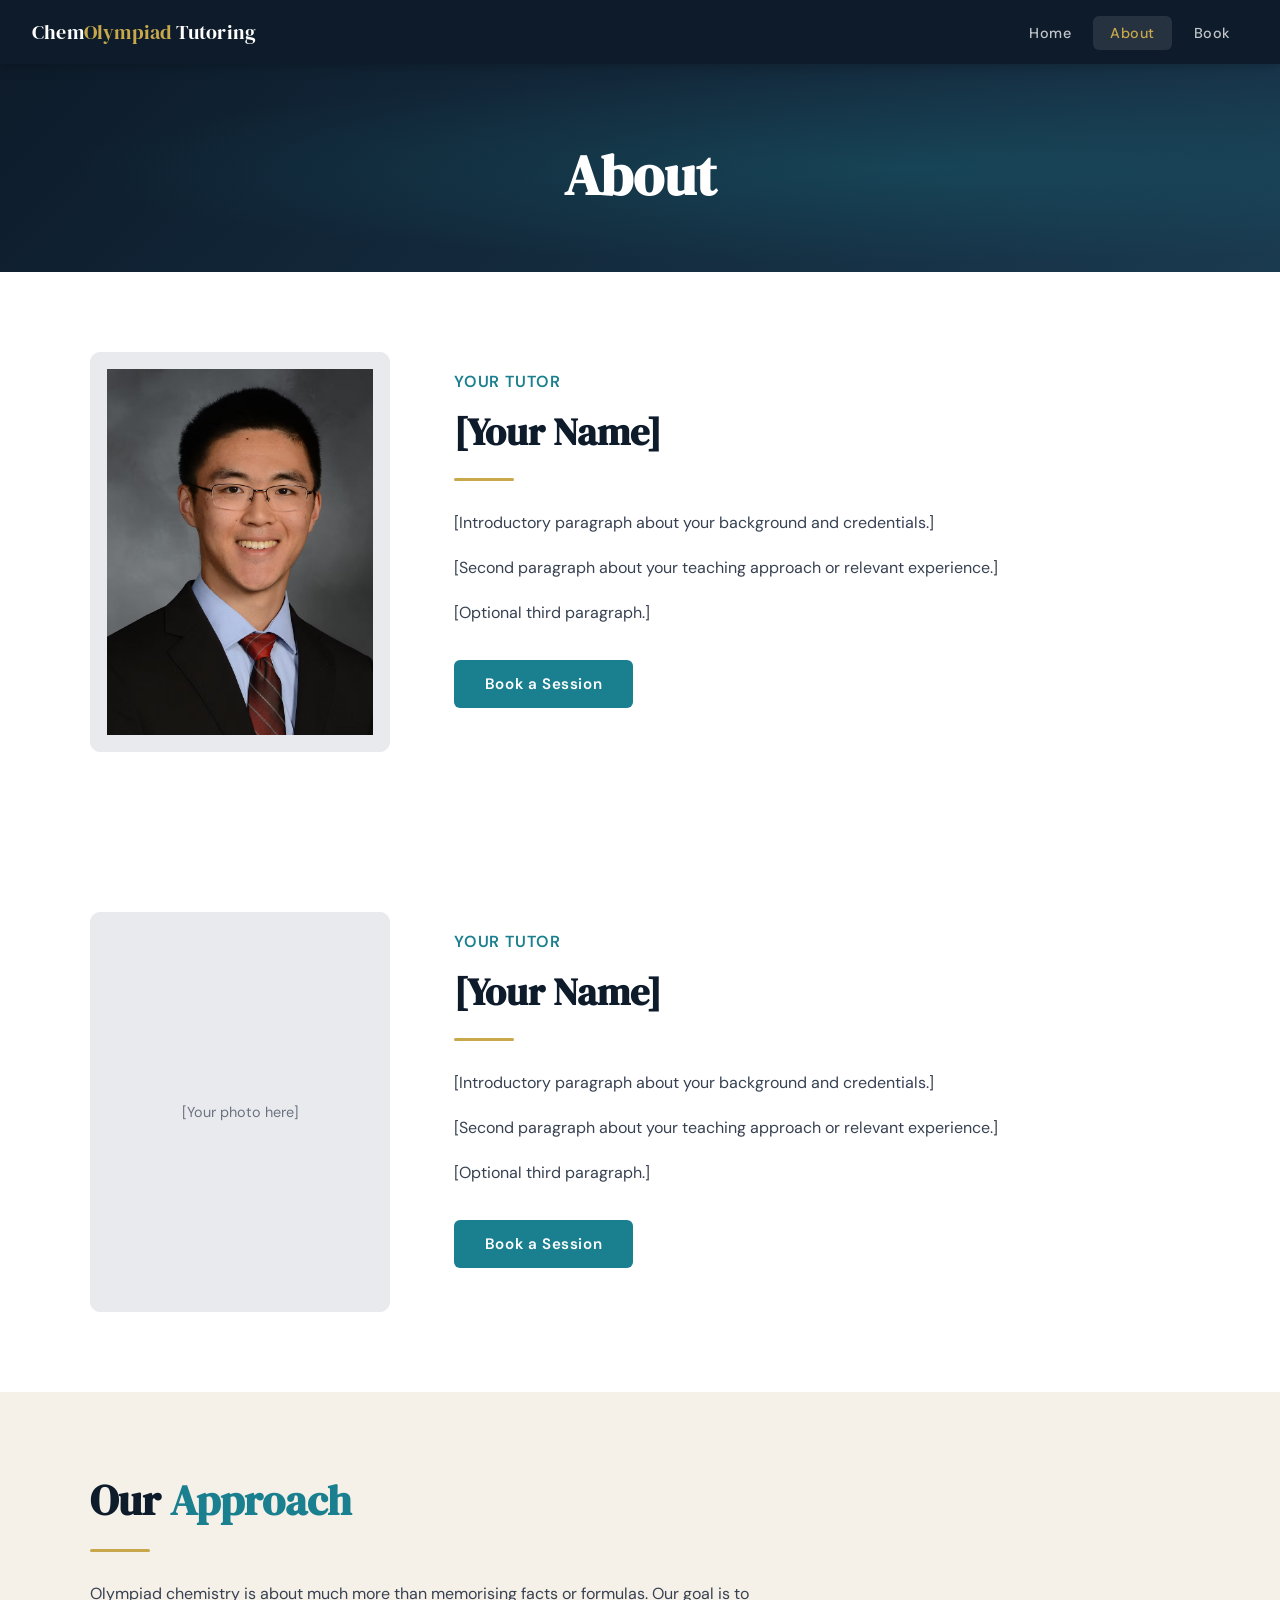
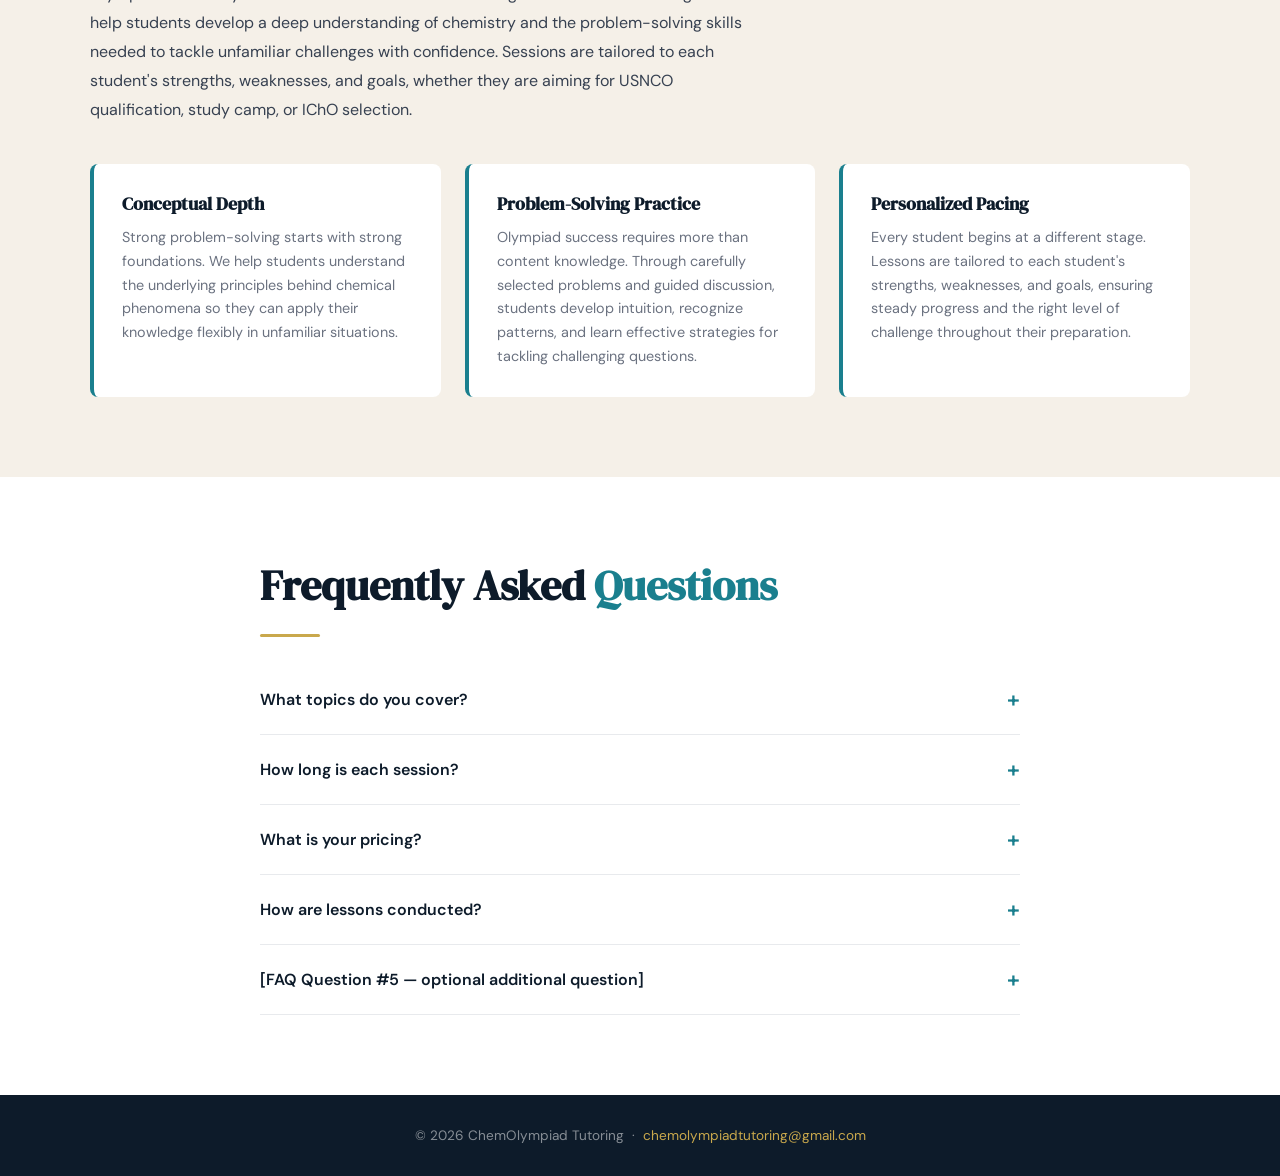
==== about.html @ 159fa218 "Update about.html" ====
<!DOCTYPE html>
<html lang="en">
<head>
  <!-- Google tag (gtag.js) -->
  <script async src="https://www.googletagmanager.com/gtag/js?id=G-D6L898YN1J"></script>
  <script>
    window.dataLayer = window.dataLayer || [];
    function gtag(){dataLayer.push(arguments);}
    gtag('js', new Date());
  
    gtag('config', 'G-D6L898YN1J');
  </script>
  <meta charset="UTF-8" />
  <meta name="viewport" content="One-on-one Chemistry Olympiad tutoring for USNCO and IChO preparation. Personalized coaching in physical, organic, inorganic, and analytical chemistry." />
  <title>Chemistry Olympiad Tutoring | USNCO & IChO Chemistry Coaching — About</title>
  <link rel="stylesheet" href="style.css" />
  <style>
    /* ── Bio Section ── */
    .bio-section {
      background: var(--white);
    }

    .bio-inner {
      max-width: var(--max-w);
      margin: 0 auto;
      display: grid;
      grid-template-columns: 300px 1fr;
      gap: 4rem;
      align-items: start;
    }

    .bio-photo {
      border-radius: 10px;
      overflow: hidden;
      border: 1px solid var(--gray-lt);
      aspect-ratio: 3/4;
      background: var(--gray-lt);
      display: flex;
      align-items: center;
      justify-content: center;
      color: var(--gray);
      font-size: 0.9rem;
      text-align: center;
      padding: 1rem;
      /* Replace with <img src="your-photo.jpg" alt="Tutor name"> */
    }

    .bio-photo img {
      width: 100%;
      height: 100%;
      object-fit: cover;
      display: block;
    }

    .bio-text h2 {
      font-family: var(--font-display);
      font-size: clamp(1.8rem, 3vw, 2.4rem);
    }

    .bio-text .subtitle {
      font-size: 1rem;
      color: var(--teal);
      font-weight: 600;
      letter-spacing: 0.05em;
      text-transform: uppercase;
      margin-bottom: 0.5rem;
    }

    .bio-text p {
      margin-top: 1rem;
      line-height: 1.8;
      color: #374151;
      font-size: 1rem;
    }

    /* ── Credentials / Stats strip ── */
    .stats-strip {
      background: var(--navy);
      color: var(--white);
      padding: 3.5rem 2rem;
    }

    .stats-grid {
      max-width: var(--max-w);
      margin: 0 auto;
      display: grid;
      grid-template-columns: repeat(auto-fit, minmax(160px, 1fr));
      gap: 2rem;
      text-align: center;
    }

    .stat-item .number {
      font-family: var(--font-display);
      font-size: 2.8rem;
      color: var(--gold);
      line-height: 1;
    }

    .stat-item .label {
      margin-top: 0.5rem;
      font-size: 0.875rem;
      color: rgba(255,255,255,0.65);
      line-height: 1.4;
    }

    /* ── Approach Section ── */
    .approach-section {
      background: var(--cream);
    }

    .approach-inner {
      max-width: var(--max-w);
      margin: 0 auto;
    }

    .approach-inner > p {
      max-width: 680px;
      line-height: 1.8;
      color: #374151;
      margin-bottom: 2.5rem;
    }

    .approach-grid {
      display: grid;
      grid-template-columns: repeat(auto-fit, minmax(240px, 1fr));
      gap: 1.5rem;
    }

    .approach-card {
      background: var(--white);
      border-radius: 8px;
      padding: 1.75rem;
      border-left: 4px solid var(--teal);
    }

    .approach-card h3 {
      font-family: var(--font-display);
      font-size: 1.1rem;
      margin-bottom: 0.6rem;
    }

    .approach-card p {
      font-size: 0.9rem;
      color: var(--gray);
      line-height: 1.65;
    }

    /* ── FAQ Section ── */
    .faq-section {
      background: var(--white);
    }

    .faq-inner {
      max-width: 760px;
      margin: 0 auto;
    }

    details {
      border-bottom: 1px solid var(--gray-lt);
      padding: 1.25rem 0;
    }

    summary {
      font-weight: 600;
      cursor: pointer;
      list-style: none;
      display: flex;
      justify-content: space-between;
      align-items: center;
      font-size: 1rem;
    }

    summary::after {
      content: '+';
      font-size: 1.4rem;
      color: var(--teal);
      transition: transform 0.2s;
      flex-shrink: 0;
      margin-left: 1rem;
    }

    details[open] summary::after { transform: rotate(45deg); }

    details p {
      margin-top: 0.85rem;
      color: var(--gray);
      line-height: 1.7;
      font-size: 0.95rem;
    }

    @media (max-width: 720px) {
      .bio-inner { grid-template-columns: 1fr; }
      .bio-photo { max-width: 220px; }
    }
  </style>
</head>
<body>

  <!-- ══ Navigation ══ -->
  <nav>
    <div class="nav-logo">Chem<span>Olympiad</span> Tutoring</div>
    <ul class="nav-links">
      <li><a href="index.html">Home</a></li>
      <li><a href="about.html" class="active">About</a></li>
      <li><a href="book.html">Book</a></li>
    </ul>
  </nav>

  <!-- ══ Page Banner ══ -->
  <div class="page-banner">
    <h1>About</h1>
    <!-- <p>[A one-line tagline about you or your tutoring philosophy.]</p>  (I think it looks cleaner without this)-->
  </div>

  <!-- ══ Bio ══ -->
  <section class="bio-section">
    <div class="bio-inner">

      <div class="bio-photo">
        <!-- EDIT: Replace with <img src="photo.jpg" alt="[Your name]"> -->
        <img src="images/Shi Jeffrey square.jpg" alt="Jeffrey Shi">
      </div>

      <div class="bio-text">
        <p class="subtitle">Your Tutor</p>
        <h2>[Your Name]</h2>
        <div class="divider"></div>

        <p>
          <!-- EDIT: Paragraph 1 — who you are, your background, awards.
               Example: "I'm a [Year] at [University], where I study [Major].
               I competed in the US National Chemistry Olympiad in [Year],
               earning [Award/Honor]." -->
          [Introductory paragraph about your background and credentials.]
        </p>

        <p>
          <!-- EDIT: Paragraph 2 — your teaching philosophy or experience. -->
          [Second paragraph about your teaching approach or relevant experience.]
        </p>

        <p>
          <!-- EDIT: Paragraph 3 — anything else you'd like to share. -->
          [Optional third paragraph.]
        </p>

        <div style="margin-top:2rem;">
          <a href="book.html" class="btn btn-primary">Book a Session</a>
        </div>
      </div>
          
  </section>
  <section class="bio-section">
    <div class="bio-inner">

      <div class="bio-photo">
        <!-- EDIT: Replace with <img src="photo.jpg" alt="[Your name]"> -->
        [Your photo here]
      </div>

      <div class="bio-text">
        <p class="subtitle">Your Tutor</p>
        <h2>[Your Name]</h2>
        <div class="divider"></div>

        <p>
          <!-- EDIT: Paragraph 1 — who you are, your background, awards.
               Example: "I'm a [Year] at [University], where I study [Major].
               I competed in the US National Chemistry Olympiad in [Year],
               earning [Award/Honor]." -->
          [Introductory paragraph about your background and credentials.]
        </p>

        <p>
          <!-- EDIT: Paragraph 2 — your teaching philosophy or experience. -->
          [Second paragraph about your teaching approach or relevant experience.]
        </p>

        <p>
          <!-- EDIT: Paragraph 3 — anything else you'd like to share. -->
          [Optional third paragraph.]
        </p>

        <div style="margin-top:2rem;">
          <a href="book.html" class="btn btn-primary">Book a Session</a>
        </div>
      </div>
          
  </section>

  <!-- ══ Stats / Credentials ══ -->
  <!--
  <div class="stats-strip">
    <div class="stats-grid">

      <div class="stat-item">
        <div class="number">[#]</div>
        <div class="label">[Stat label, e.g., Students Tutored]</div>
      </div>

      <div class="stat-item">
        <div class="number">[#]</div>
        <div class="label">[Stat label, e.g., Years of Experience]</div>
      </div>

      <div class="stat-item">
        <div class="number">[#]</div>
        <div class="label">[Stat label, e.g., Competition Awards]</div>
      </div>

    </div>
  </div>
  -->

  <!-- ══ Approach ══ -->
  <section class="approach-section">
    <div class="approach-inner">
      <h2>Our <span class="accent">Approach</span></h2>
      <div class="divider"></div>
      <p>
        <!-- EDIT: Describe your tutoring style or methodology in 1–2 sentences. -->
        Olympiad chemistry is about much more than memorising facts or formulas. Our goal is to help students develop a deep understanding of chemistry and the problem-solving skills needed to tackle unfamiliar challenges with confidence. Sessions are tailored to each student's strengths, weaknesses, and goals, whether they are aiming for USNCO qualification, study camp, or IChO selection.
      </p>

      <div class="approach-grid">

        <div class="approach-card">
          <h3>Conceptual Depth</h3>
          <p>Strong problem-solving starts with strong foundations. We help students understand the underlying principles behind chemical phenomena so they can apply their knowledge flexibly in unfamiliar situations.</p>
        </div>

        <div class="approach-card">
          <h3>Problem-Solving Practice</h3>
          <p>Olympiad success requires more than content knowledge. Through carefully selected problems and guided discussion, students develop intuition, recognize patterns, and learn effective strategies for tackling challenging questions.</p>
        </div>

        <div class="approach-card">
          <h3>Personalized Pacing</h3>
          <p>Every student begins at a different stage. Lessons are tailored to each student's strengths, weaknesses, and goals, ensuring steady progress and the right level of challenge throughout their preparation.</p>
        </div>

      </div>
    </div>
  </section>

  <!-- ══ FAQ ══ -->
  <section class="faq-section">
    <div class="faq-inner">
      <h2>Frequently Asked <span class="accent">Questions</span></h2>
      <div class="divider"></div>

      <details>
        <summary>What topics do you cover?</summary>
        <p>We cover all areas of Olympiad chemistry, including physical, organic, inorganic, and analytical chemistry. Depending on your goals, sessions can focus on specific topics, comprehensive USNCO preparation, IChO-level material, or general problem-solving strategies.</p>
      </details>

      <details>
        <summary>How long is each session?</summary>
        <p>Most sessions are 60 minutes, though longer sessions can be arranged for intensive problem-solving, mock exams, or competition preparation. Scheduling is flexible and can be tailored to each student's needs.</p>
      </details>

      <details>
        <summary>What is your pricing?</summary>
        <p>Our current price is $160/hour.</p>
      </details>

      <details>
        <summary>How are lessons conducted?</summary>
        <p>All lessons take place through Zoom and are strictly one-on-one with active, engaging conversation between the tutor and the student. The tutor will engage and guide the student through new material.</p>
      </details>

      <details>
        <summary>[FAQ Question #5 — optional additional question]</summary>
        <p>[Answer to question #5.]</p>
      </details>

    </div>
  </section>

  <!-- ══ Footer ══ -->
  <footer>
    <p>© <span id="yr"></span> ChemOlympiad Tutoring &nbsp;·&nbsp; <a href="mailto:chemolympiadtutoring@gmail.com">chemolympiadtutoring@gmail.com</a></p>
  </footer>

  <script>document.getElementById('yr').textContent = new Date().getFullYear();</script>
</body>
</html>
---- style.css ----
/* ============================================
   CHEMISTRY OLYMPIAD TUTORING — SHARED STYLES
   ============================================ */

@import url('https://fonts.googleapis.com/css2?family=DM+Serif+Display:ital@0;1&family=DM+Sans:wght@300;400;500;600&display=swap');

/* --- Variables --- */
:root {
  --navy:     #0d1b2a;
  --teal:     #1a7f8e;
  --teal-lt:  #22a8bc;
  --gold:     #c9a84c;
  --cream:    #f5f0e8;
  --white:    #ffffff;
  --gray:     #6b7280;
  --gray-lt:  #e8eaed;

  --font-display: 'DM Serif Display', Georgia, serif;
  --font-body:    'DM Sans', system-ui, sans-serif;

  --radius: 6px;
  --transition: 0.25s ease;
  --max-w: 1100px;
}

/* --- Reset --- */
*, *::before, *::after { box-sizing: border-box; margin: 0; padding: 0; }

html { scroll-behavior: smooth; }

body {
  font-family: var(--font-body);
  background: var(--cream);
  color: var(--navy);
  min-height: 100vh;
  display: flex;
  flex-direction: column;
}

img { max-width: 100%; display: block; }
a  { color: inherit; text-decoration: none; }

/* --- Navigation --- */
nav {
  position: sticky;
  top: 0;
  z-index: 100;
  background: var(--navy);
  padding: 0 2rem;
  display: flex;
  align-items: center;
  justify-content: space-between;
  height: 64px;
  box-shadow: 0 2px 12px rgba(0,0,0,0.25);
}

.nav-logo {
  font-family: var(--font-display);
  font-size: 1.25rem;
  color: var(--white);
  letter-spacing: 0.01em;
}

.nav-logo span { color: var(--gold); }

.nav-links {
  display: flex;
  gap: 0.25rem;
  list-style: none;
}

.nav-links a {
  font-size: 0.9rem;
  font-weight: 500;
  color: rgba(255,255,255,0.75);
  padding: 0.5rem 1.1rem;
  border-radius: var(--radius);
  letter-spacing: 0.03em;
  transition: background var(--transition), color var(--transition);
}

.nav-links a:hover,
.nav-links a.active {
  background: rgba(255,255,255,0.1);
  color: var(--white);
}

.nav-links a.active {
  color: var(--gold);
}

/* --- Page Header Banner --- */
.page-banner {
  background: linear-gradient(135deg, var(--navy) 0%, #1a3a50 100%);
  color: var(--white);
  padding: 5rem 2rem 4rem;
  text-align: center;
  position: relative;
  overflow: hidden;
}

.page-banner::before {
  content: '';
  position: absolute;
  inset: 0;
  background: radial-gradient(ellipse at 70% 50%, rgba(26,127,142,0.25) 0%, transparent 65%);
  pointer-events: none;
}

.page-banner h1 {
  font-family: var(--font-display);
  font-size: clamp(2.2rem, 5vw, 3.5rem);
  line-height: 1.15;
  position: relative;
}

.page-banner p {
  margin-top: 1rem;
  font-size: 1.1rem;
  color: rgba(255,255,255,0.7);
  max-width: 560px;
  margin-left: auto;
  margin-right: auto;
  position: relative;
}

/* --- Container --- */
.container {
  width: 100%;
  max-width: var(--max-w);
  margin: 0 auto;
  padding: 0 2rem;
}

/* --- Section --- */
section {
  padding: 5rem 2rem;
}

section h2 {
  font-family: var(--font-display);
  font-size: clamp(1.8rem, 3.5vw, 2.6rem);
  margin-bottom: 1rem;
  color: var(--navy);
}

section h2 .accent { color: var(--teal); }

/* --- Button --- */
.btn {
  display: inline-block;
  font-family: var(--font-body);
  font-size: 0.95rem;
  font-weight: 600;
  letter-spacing: 0.04em;
  padding: 0.75rem 1.8rem;
  border-radius: var(--radius);
  cursor: pointer;
  border: 2px solid transparent;
  transition: background var(--transition), color var(--transition), transform 0.15s;
}

.btn:hover { transform: translateY(-2px); }

.btn-primary {
  background: var(--teal);
  color: var(--white);
}
.btn-primary:hover { background: var(--teal-lt); }

.btn-outline {
  background: transparent;
  border-color: var(--navy);
  color: var(--navy);
}
.btn-outline:hover { background: var(--navy); color: var(--white); }

/* --- Footer --- */
footer {
  margin-top: auto;
  background: var(--navy);
  color: rgba(255,255,255,0.5);
  text-align: center;
  padding: 2rem;
  font-size: 0.85rem;
}

footer a { color: var(--gold); }

/* --- Divider --- */
.divider {
  width: 60px;
  height: 3px;
  background: var(--gold);
  margin: 1.25rem 0 1.75rem;
  border-radius: 2px;
}

/* --- Responsive Nav --- */
@media (max-width: 600px) {
  nav { padding: 0 1rem; }
  .nav-logo { font-size: 1rem; }
  .nav-links a { padding: 0.45rem 0.75rem; font-size: 0.85rem; }
  section { padding: 3rem 1.25rem; }
}
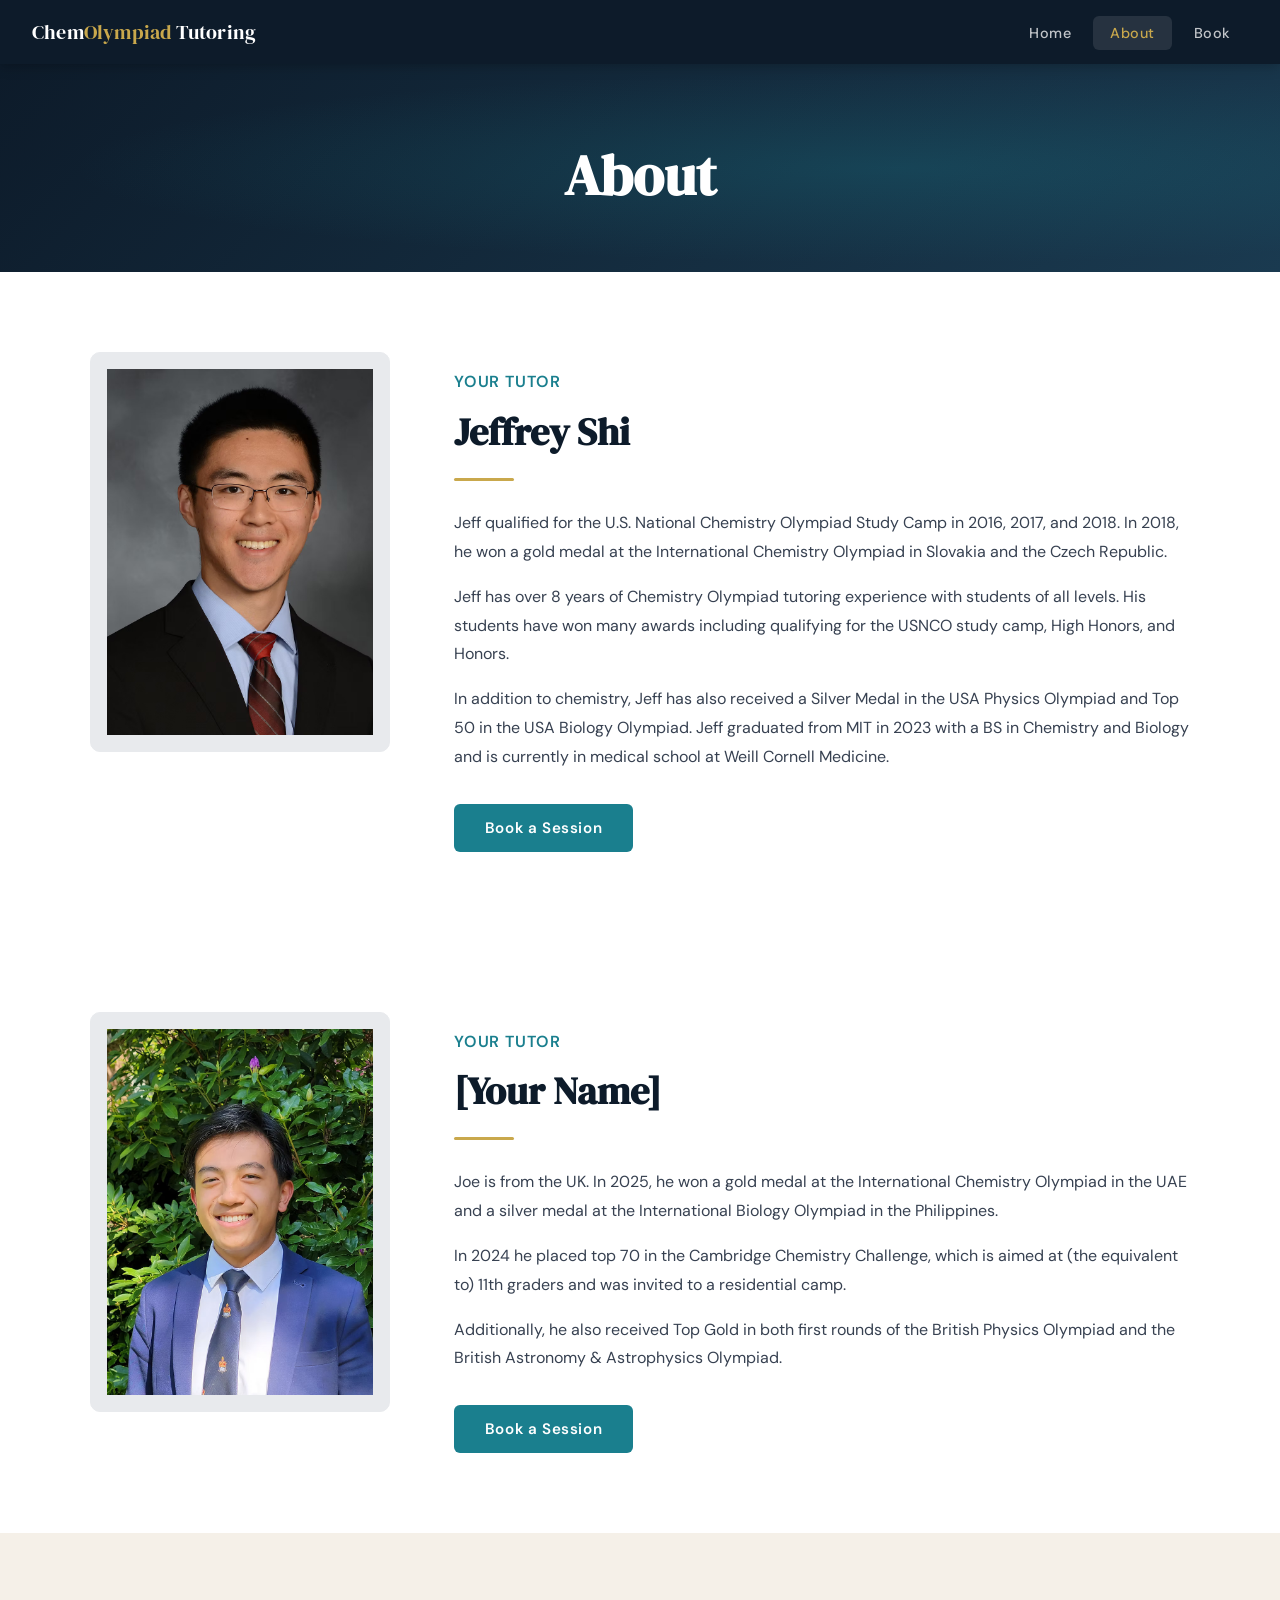
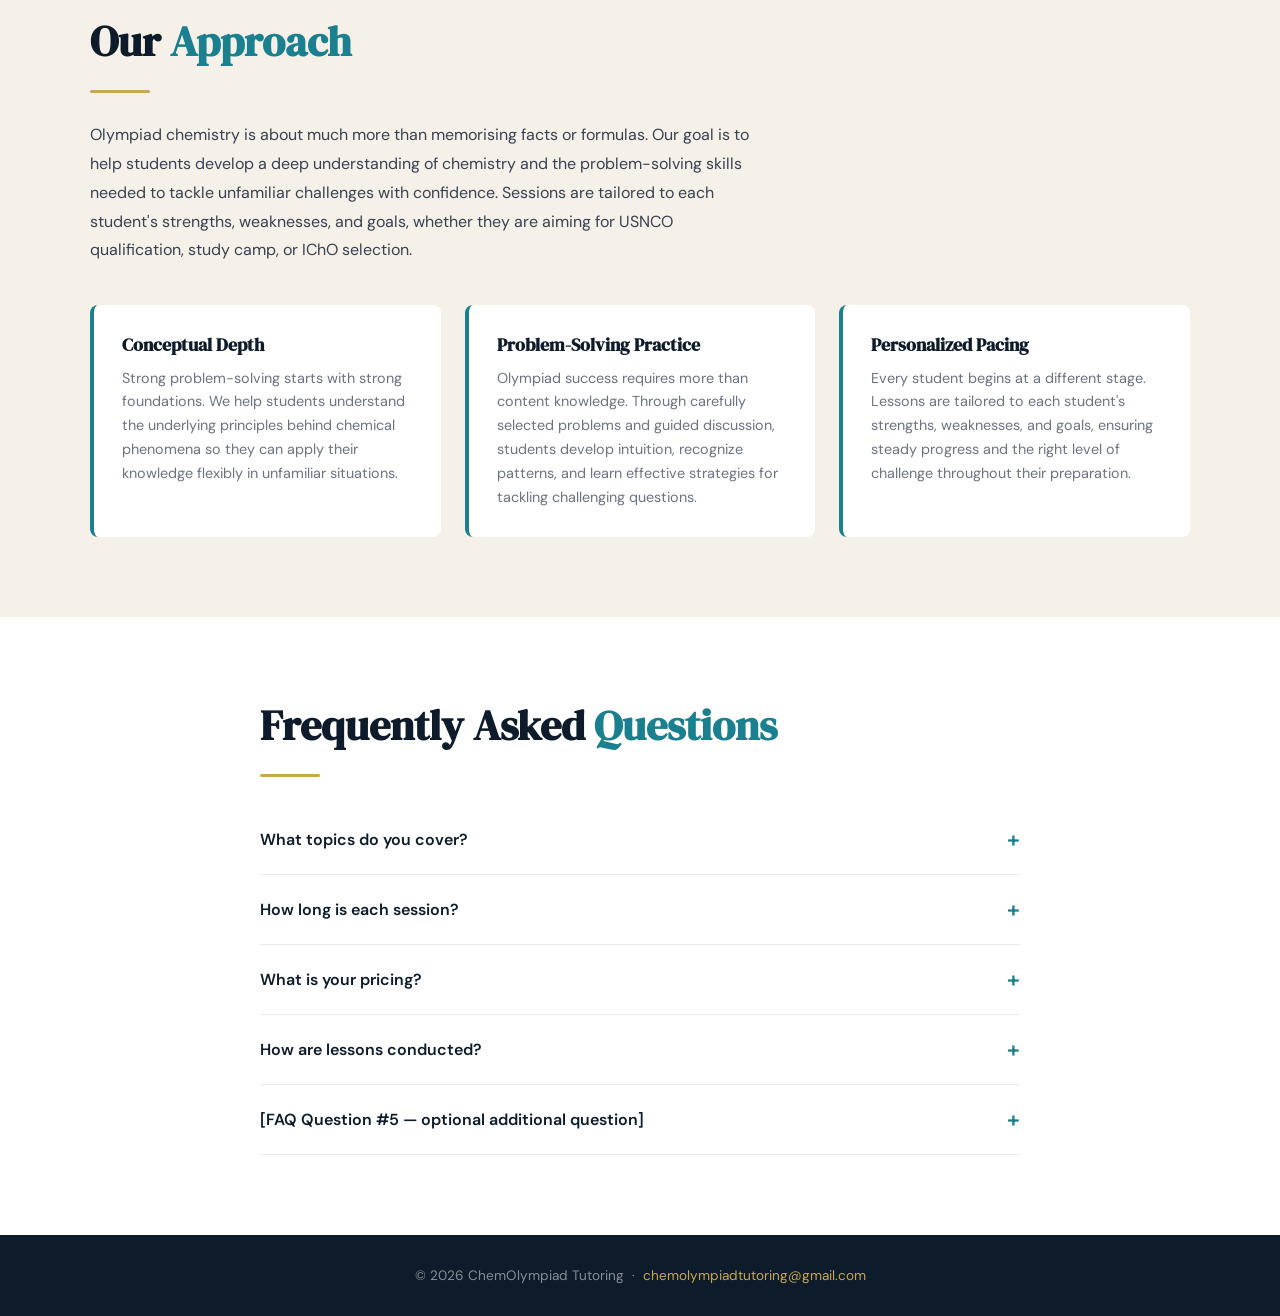
==== commit ed92a6af: "Update about.html" ====
--- a/about.html
+++ b/about.html
@@ -224,7 +224,7 @@
 
       <div class="bio-text">
         <p class="subtitle">Your Tutor</p>
-        <h2>[Your Name]</h2>
+        <h2>Jeffrey Shi</h2>
         <div class="divider"></div>
 
         <p>
@@ -232,17 +232,17 @@
                Example: "I'm a [Year] at [University], where I study [Major].
                I competed in the US National Chemistry Olympiad in [Year],
                earning [Award/Honor]." -->
-          [Introductory paragraph about your background and credentials.]
+          Jeff qualified for the U.S. National Chemistry Olympiad Study Camp in 2016, 2017, and 2018. In 2018, he won a gold medal at the International Chemistry Olympiad in Slovakia and the Czech Republic.
         </p>
 
         <p>
           <!-- EDIT: Paragraph 2 — your teaching philosophy or experience. -->
-          [Second paragraph about your teaching approach or relevant experience.]
+          Jeff has over 8 years of Chemistry Olympiad tutoring experience with students of all levels. His students have won many awards including qualifying for the USNCO study camp, High Honors, and Honors. 
         </p>
 
         <p>
           <!-- EDIT: Paragraph 3 — anything else you'd like to share. -->
-          [Optional third paragraph.]
+          In addition to chemistry, Jeff has also received a Silver Medal in the USA Physics Olympiad and Top 50 in the USA Biology Olympiad. Jeff graduated from MIT in 2023 with a BS in Chemistry and Biology and is currently in medical school at Weill Cornell Medicine.
         </p>
 
         <div style="margin-top:2rem;">
@@ -256,7 +256,7 @@
 
       <div class="bio-photo">
         <!-- EDIT: Replace with <img src="photo.jpg" alt="[Your name]"> -->
-        [Your photo here]
+        <img src="images/PictureJWSquare.jpg" alt="Joe Wong">
       </div>
 
       <div class="bio-text">
@@ -269,17 +269,17 @@
                Example: "I'm a [Year] at [University], where I study [Major].
                I competed in the US National Chemistry Olympiad in [Year],
                earning [Award/Honor]." -->
-          [Introductory paragraph about your background and credentials.]
+          Joe is from the UK. In 2025, he won a gold medal at the International Chemistry Olympiad in the UAE and a silver medal at the International Biology Olympiad in the Philippines.
         </p>
 
         <p>
           <!-- EDIT: Paragraph 2 — your teaching philosophy or experience. -->
-          [Second paragraph about your teaching approach or relevant experience.]
+          In 2024 he placed top 70 in the Cambridge Chemistry Challenge, which is aimed at (the equivalent to) 11th graders and was invited to a residential camp.
         </p>
 
         <p>
           <!-- EDIT: Paragraph 3 — anything else you'd like to share. -->
-          [Optional third paragraph.]
+          Additionally, he also received Top Gold in both first rounds of the British Physics Olympiad and the British Astronomy & Astrophysics Olympiad.
         </p>
 
         <div style="margin-top:2rem;">
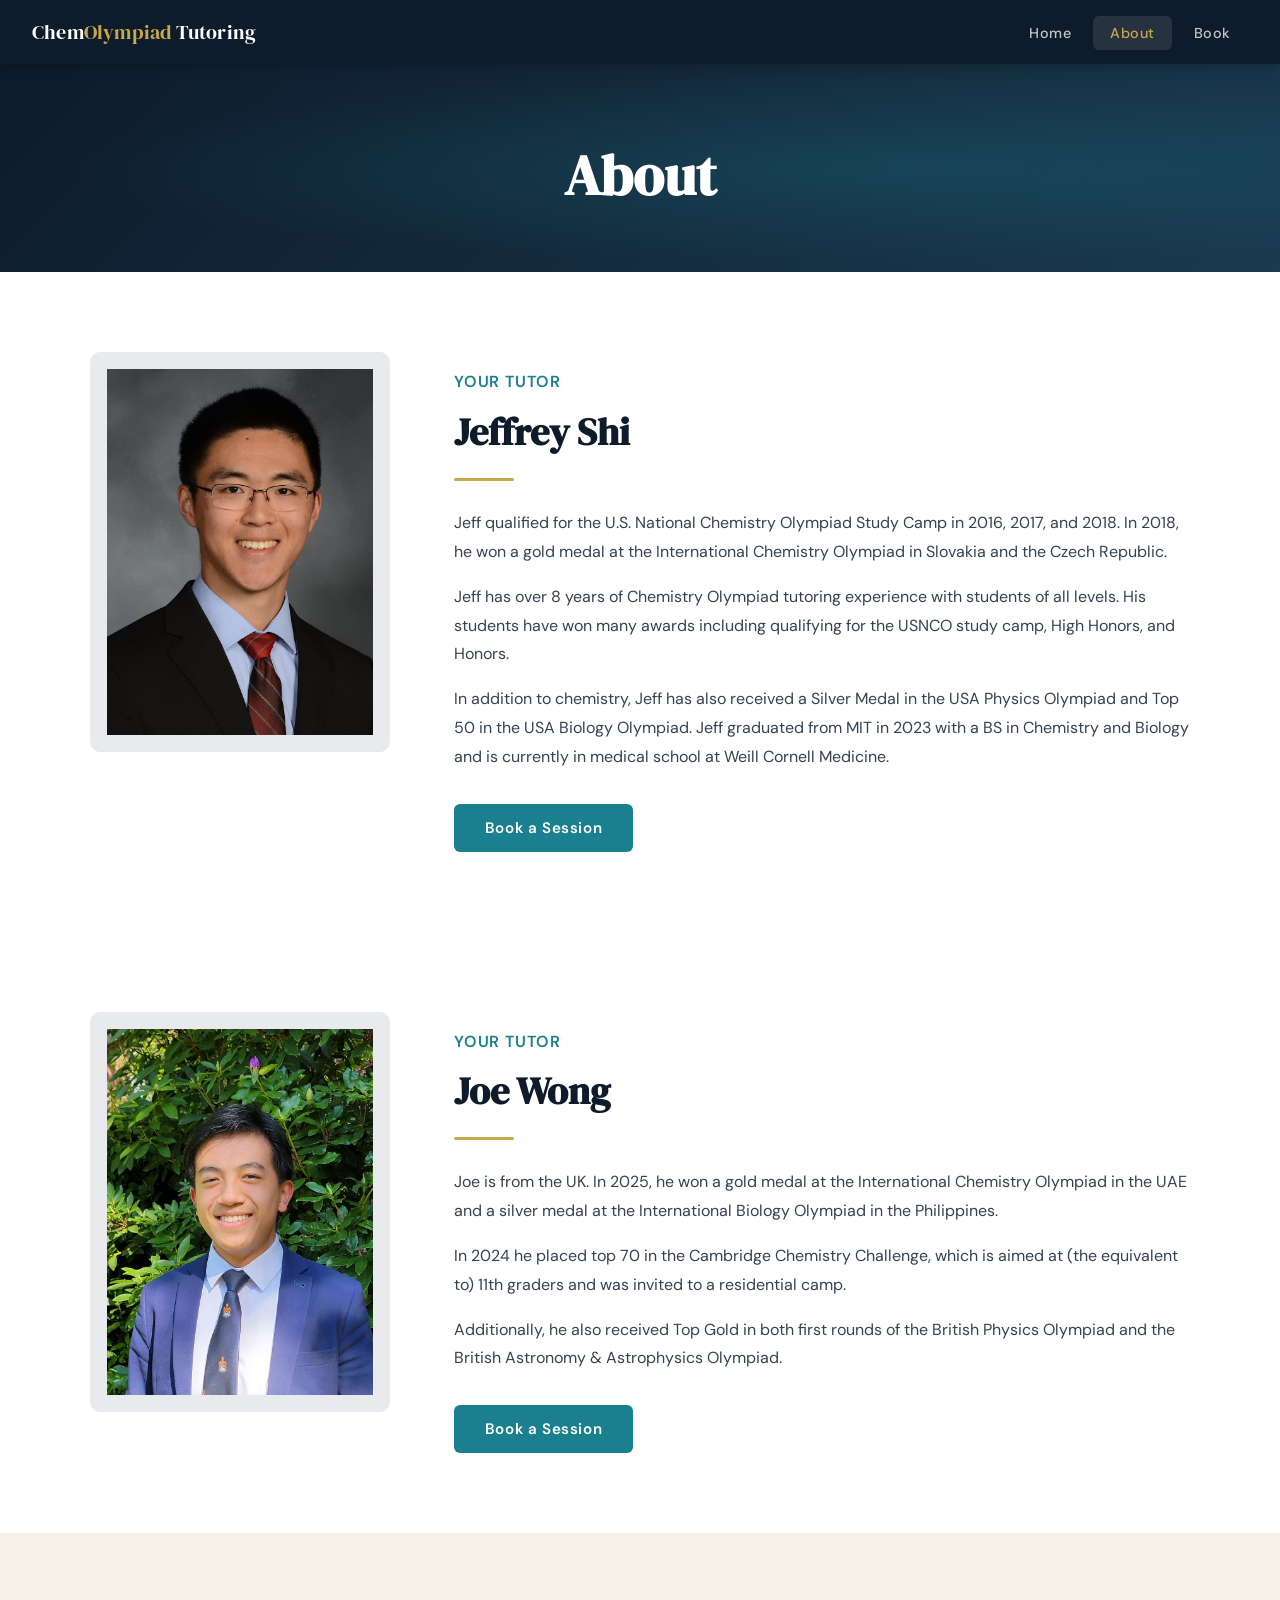
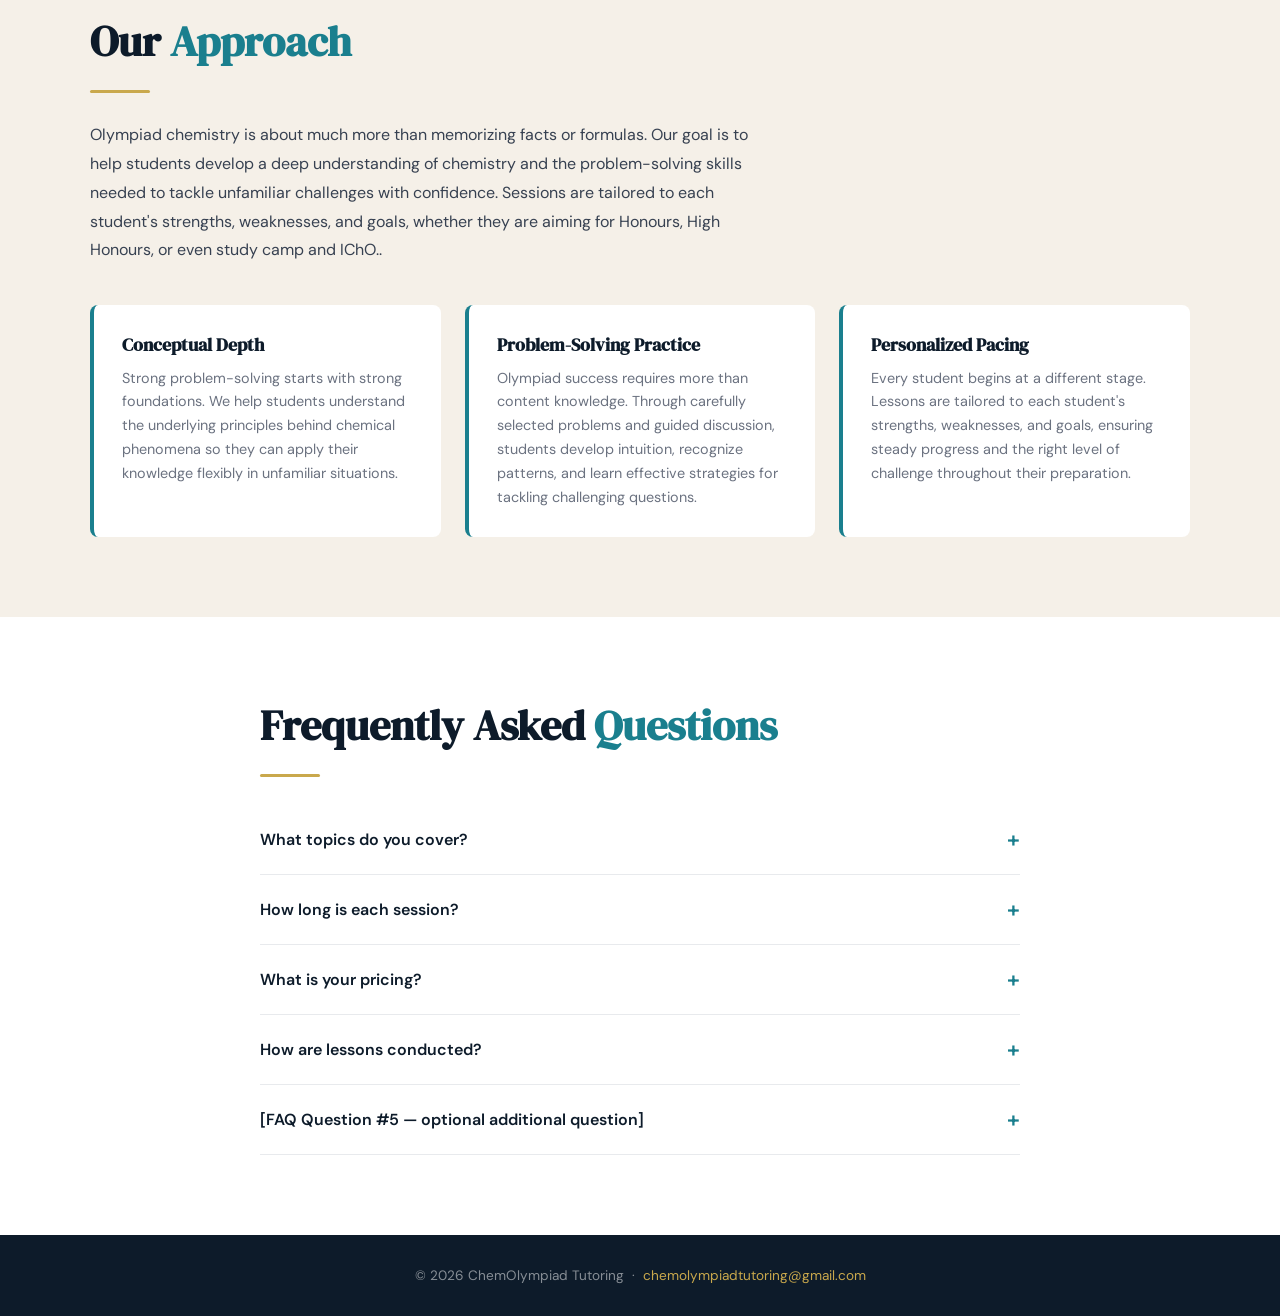
==== commit af469c47: "Update about.html" ====
--- a/about.html
+++ b/about.html
@@ -261,7 +261,7 @@
 
       <div class="bio-text">
         <p class="subtitle">Your Tutor</p>
-        <h2>[Your Name]</h2>
+        <h2>Joe Wong</h2>
         <div class="divider"></div>
 
         <p>
@@ -320,7 +320,7 @@
       <div class="divider"></div>
       <p>
         <!-- EDIT: Describe your tutoring style or methodology in 1–2 sentences. -->
-        Olympiad chemistry is about much more than memorising facts or formulas. Our goal is to help students develop a deep understanding of chemistry and the problem-solving skills needed to tackle unfamiliar challenges with confidence. Sessions are tailored to each student's strengths, weaknesses, and goals, whether they are aiming for USNCO qualification, study camp, or IChO selection.
+        Olympiad chemistry is about much more than memorizing facts or formulas. Our goal is to help students develop a deep understanding of chemistry and the problem-solving skills needed to tackle unfamiliar challenges with confidence. Sessions are tailored to each student's strengths, weaknesses, and goals, whether they are aiming for Honours, High Honours, or even study camp and IChO..
       </p>
 
       <div class="approach-grid">
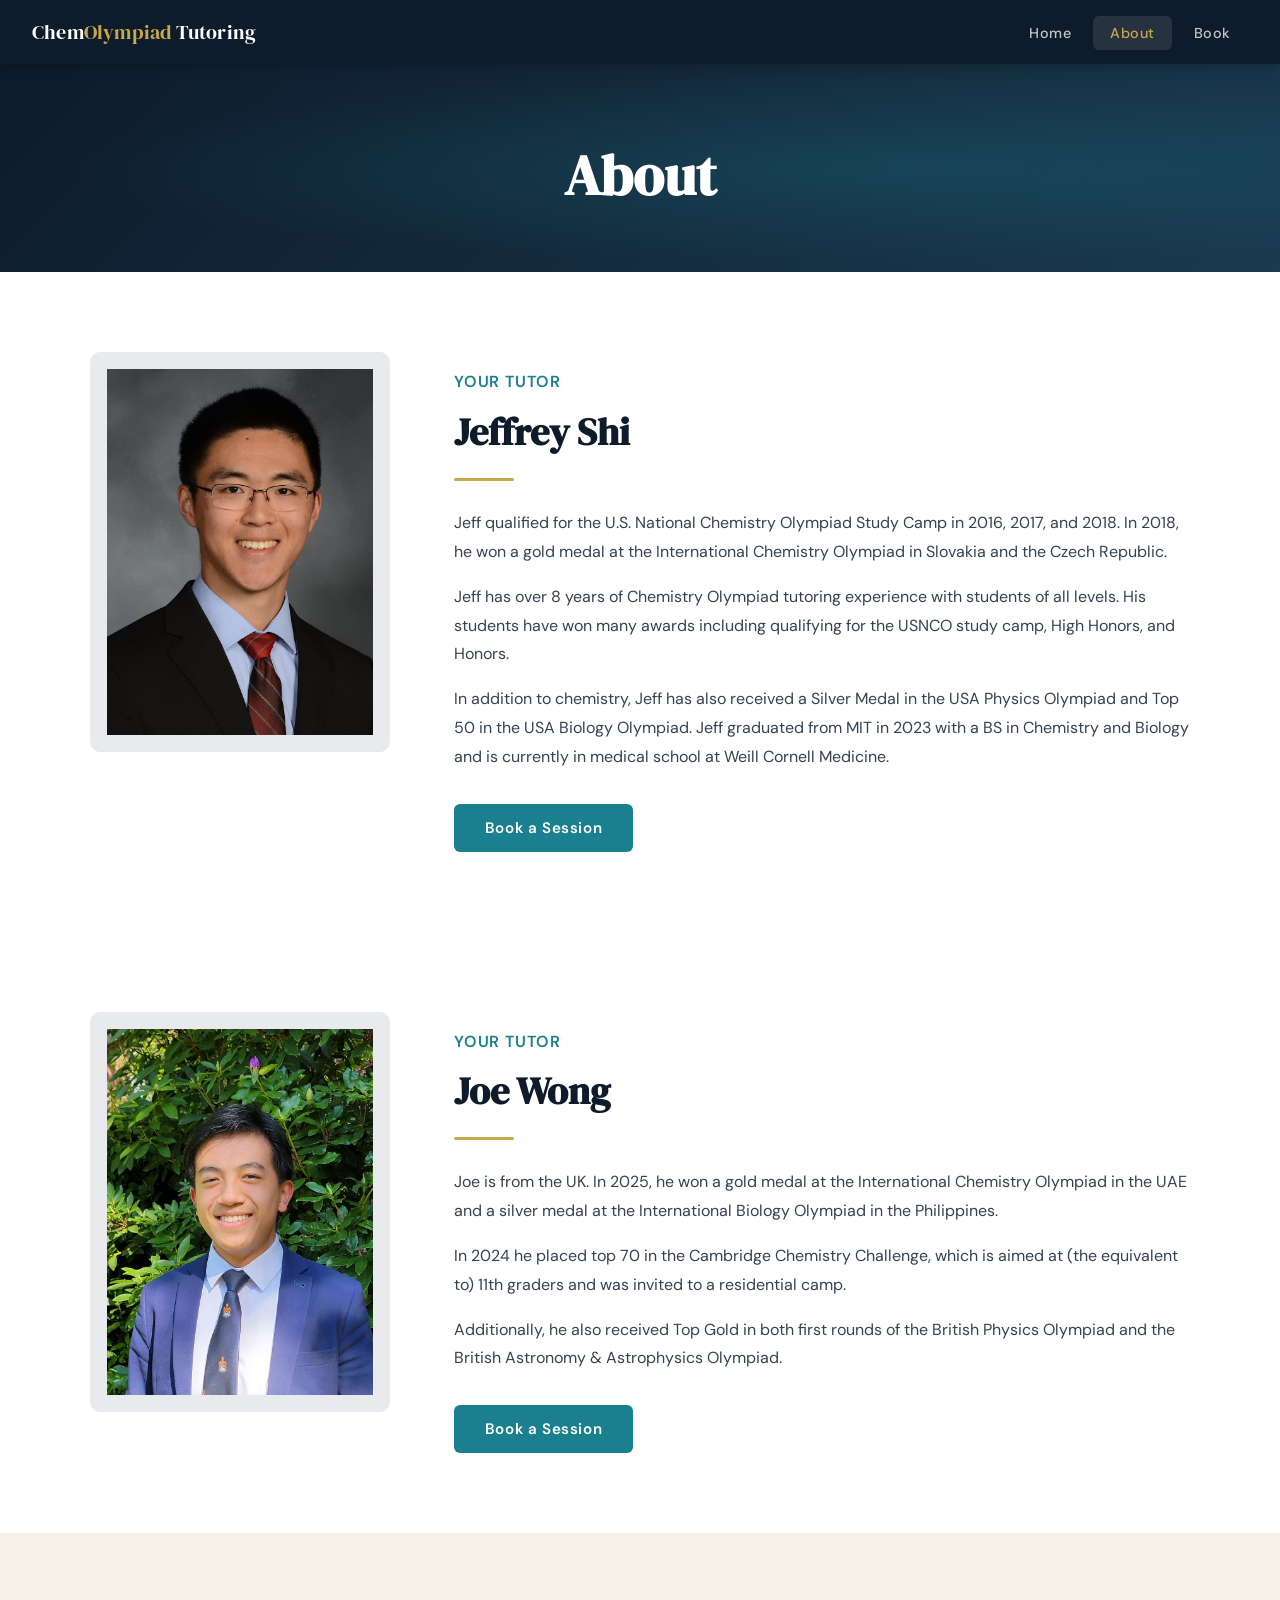
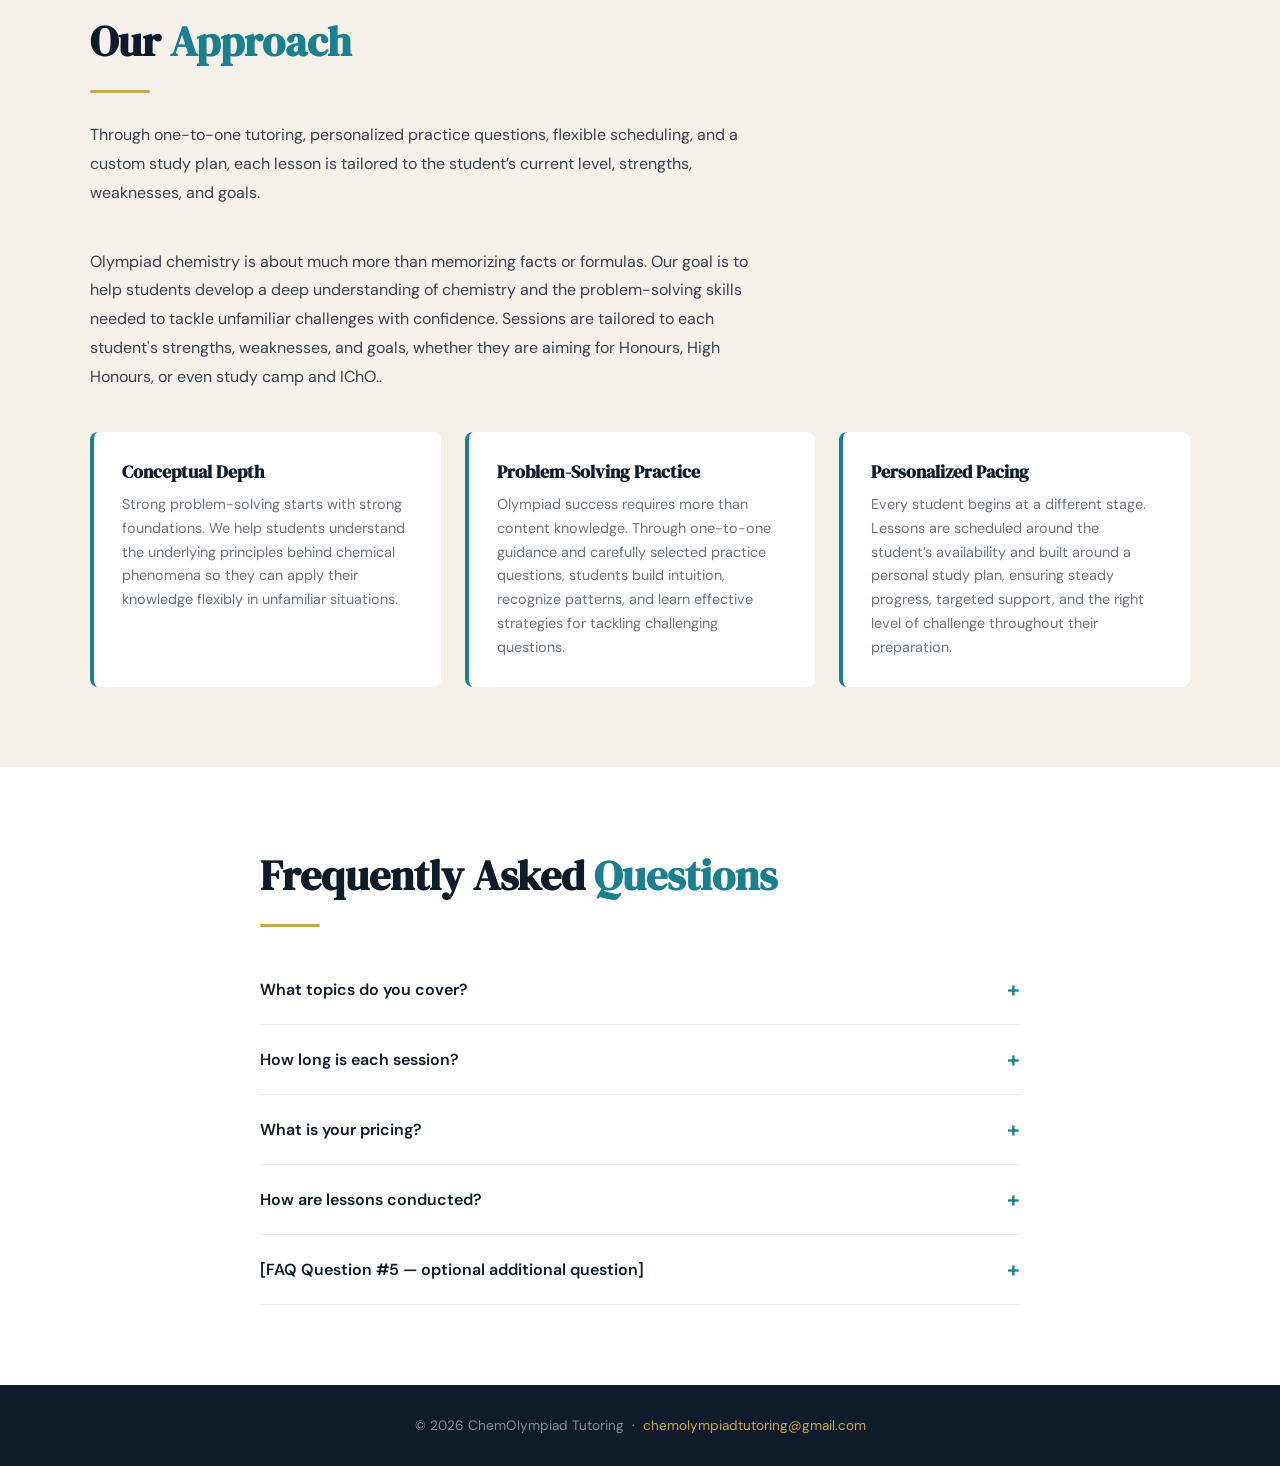
==== commit 98b6f452: "Update about.html" ====
--- a/about.html
+++ b/about.html
@@ -319,6 +319,9 @@
       <h2>Our <span class="accent">Approach</span></h2>
       <div class="divider"></div>
       <p>
+        Through one-to-one tutoring, personalized practice questions, flexible scheduling, and a custom study plan, each lesson is tailored to the student’s current level, strengths, weaknesses, and goals.
+      </p>
+      <p>
         <!-- EDIT: Describe your tutoring style or methodology in 1–2 sentences. -->
         Olympiad chemistry is about much more than memorizing facts or formulas. Our goal is to help students develop a deep understanding of chemistry and the problem-solving skills needed to tackle unfamiliar challenges with confidence. Sessions are tailored to each student's strengths, weaknesses, and goals, whether they are aiming for Honours, High Honours, or even study camp and IChO..
       </p>
@@ -332,12 +335,12 @@
 
         <div class="approach-card">
           <h3>Problem-Solving Practice</h3>
-          <p>Olympiad success requires more than content knowledge. Through carefully selected problems and guided discussion, students develop intuition, recognize patterns, and learn effective strategies for tackling challenging questions.</p>
+          <p>Olympiad success requires more than content knowledge. Through one-to-one guidance and carefully selected practice questions, students build intuition, recognize patterns, and learn effective strategies for tackling challenging questions.</p>
         </div>
 
         <div class="approach-card">
           <h3>Personalized Pacing</h3>
-          <p>Every student begins at a different stage. Lessons are tailored to each student's strengths, weaknesses, and goals, ensuring steady progress and the right level of challenge throughout their preparation.</p>
+          <p>Every student begins at a different stage. Lessons are scheduled around the student’s availability and built around a personal study plan, ensuring steady progress, targeted support, and the right level of challenge throughout their preparation.</p>
         </div>
 
       </div>
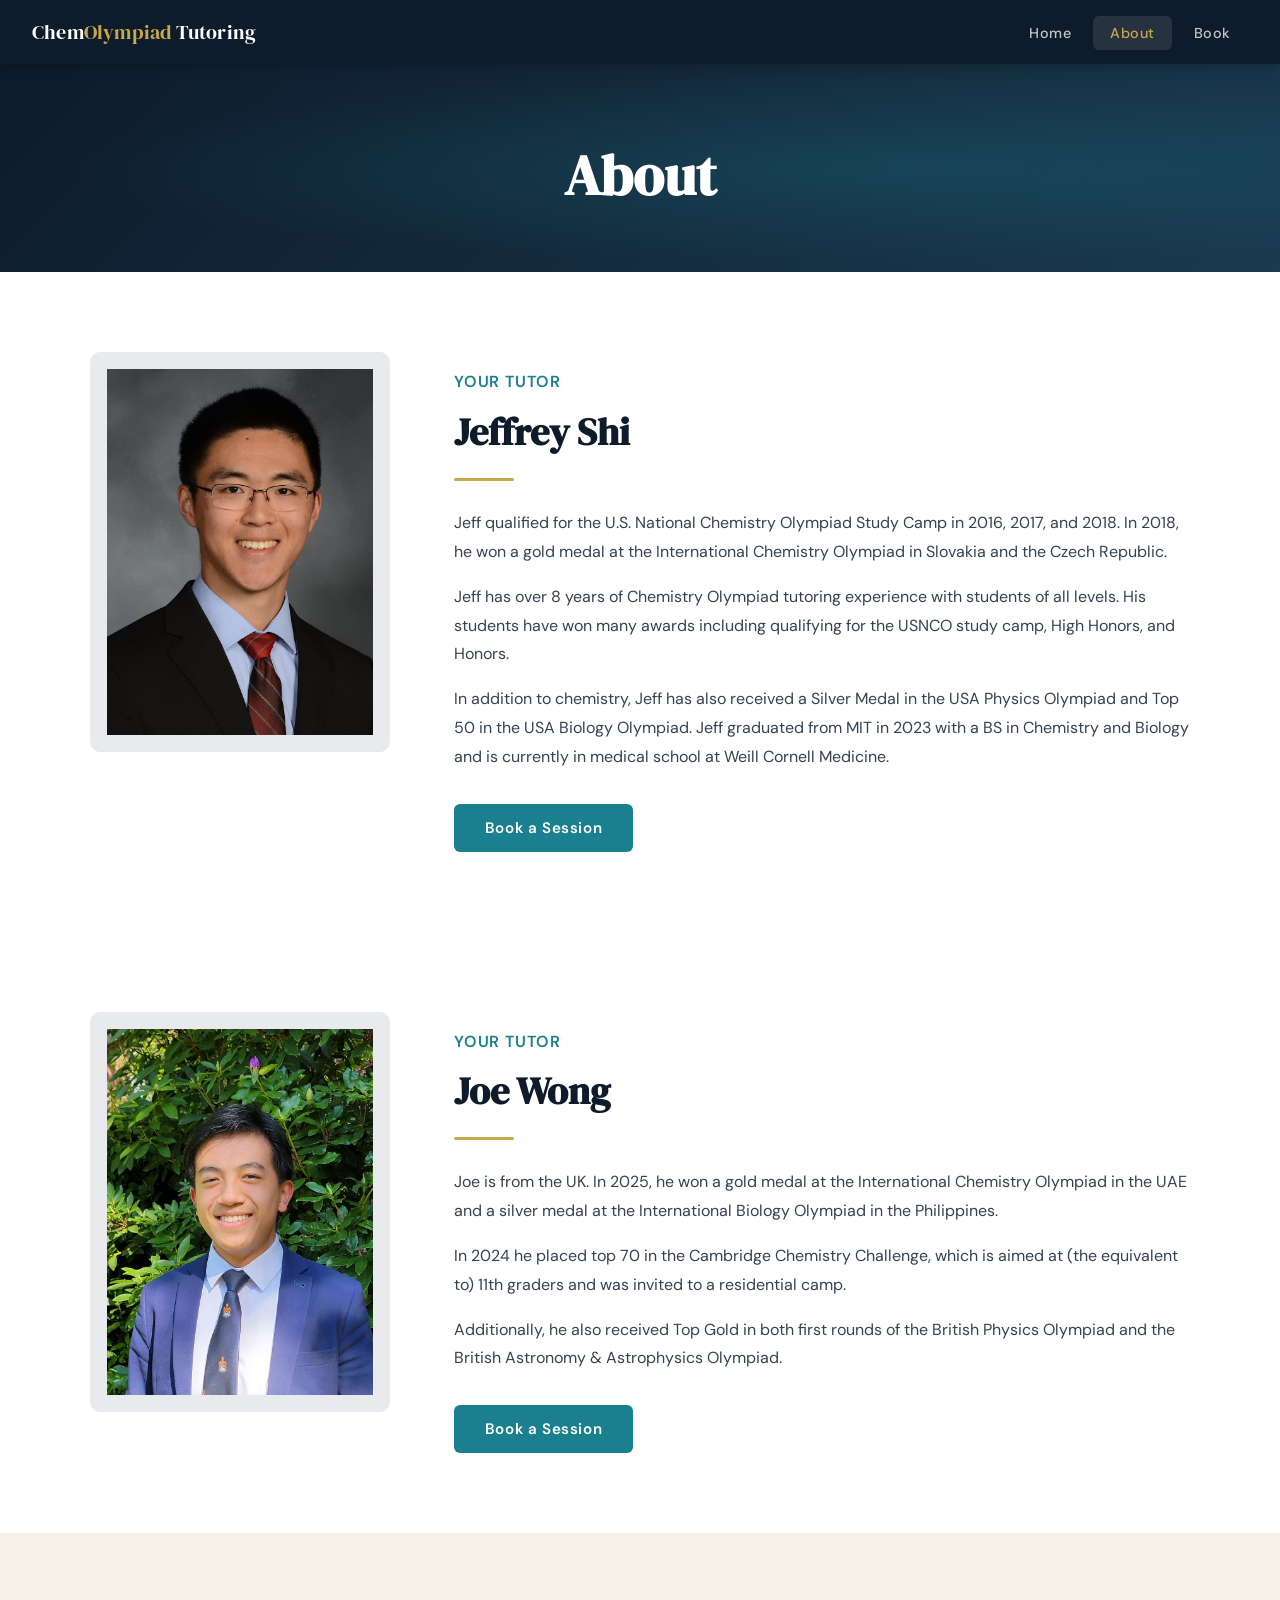
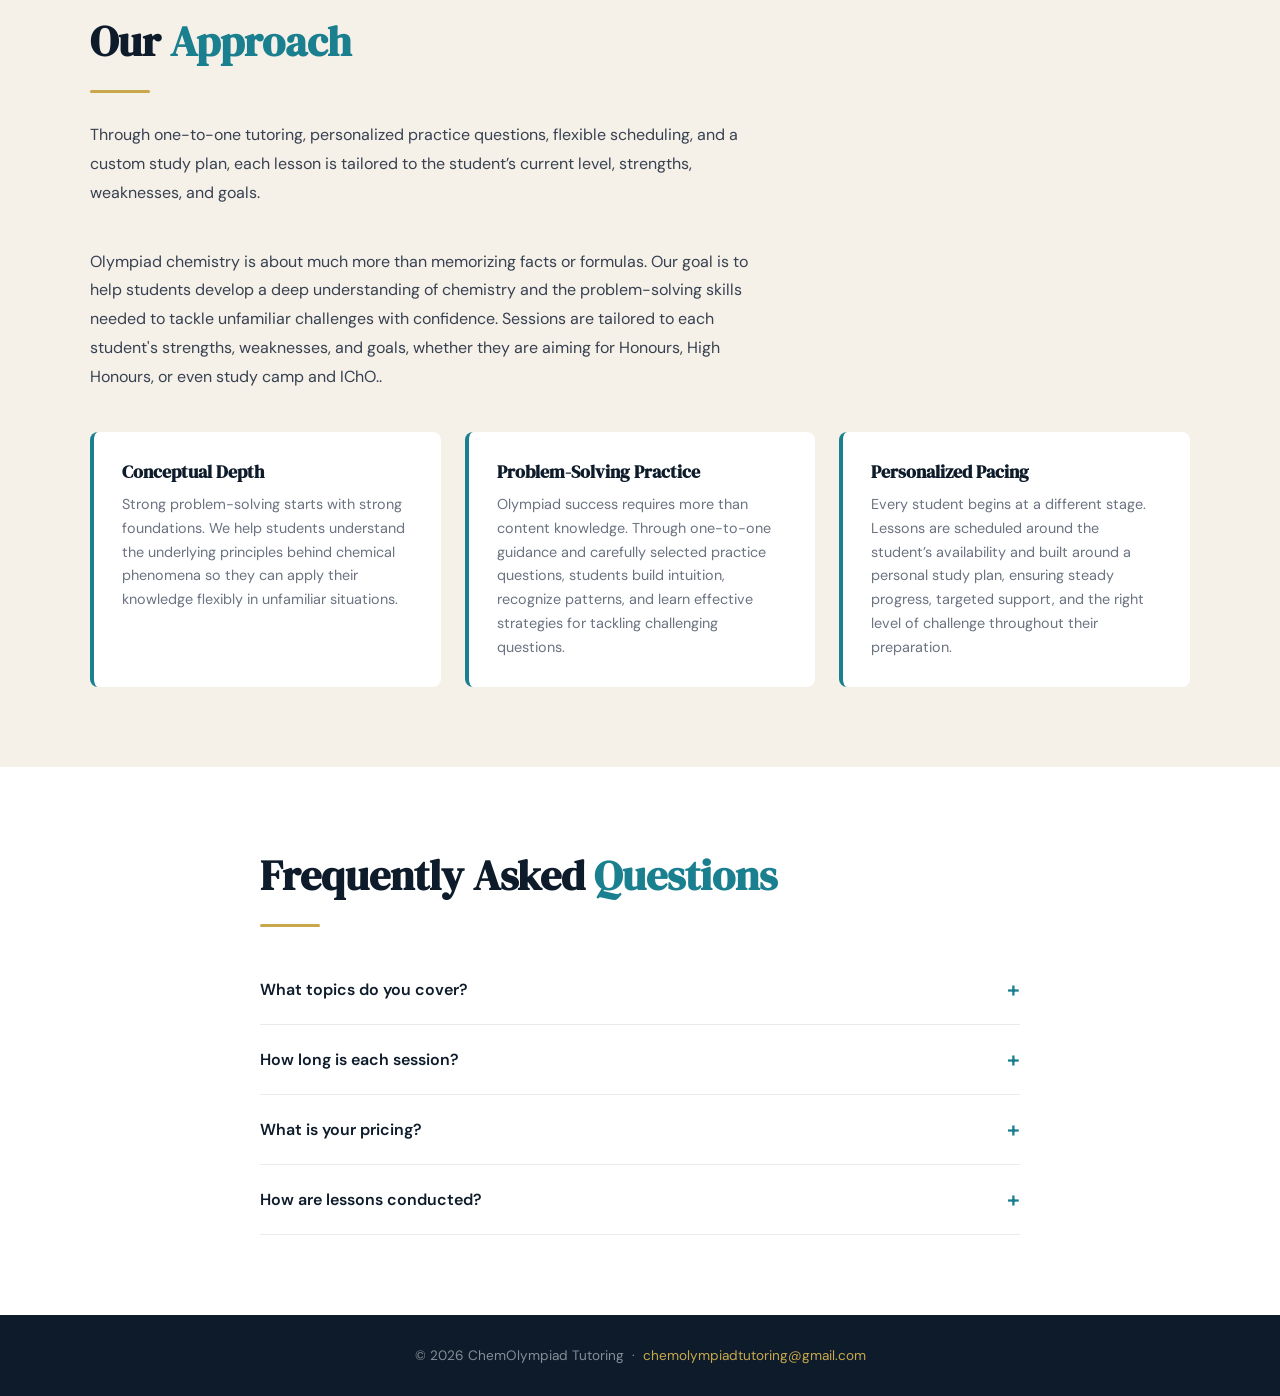
==== commit 7c393ffd: "Update about.html" ====
--- a/about.html
+++ b/about.html
@@ -373,11 +373,6 @@
         <p>All lessons take place through Zoom and are strictly one-on-one with active, engaging conversation between the tutor and the student. The tutor will engage and guide the student through new material.</p>
       </details>
 
-      <details>
-        <summary>[FAQ Question #5 — optional additional question]</summary>
-        <p>[Answer to question #5.]</p>
-      </details>
-
     </div>
   </section>
 
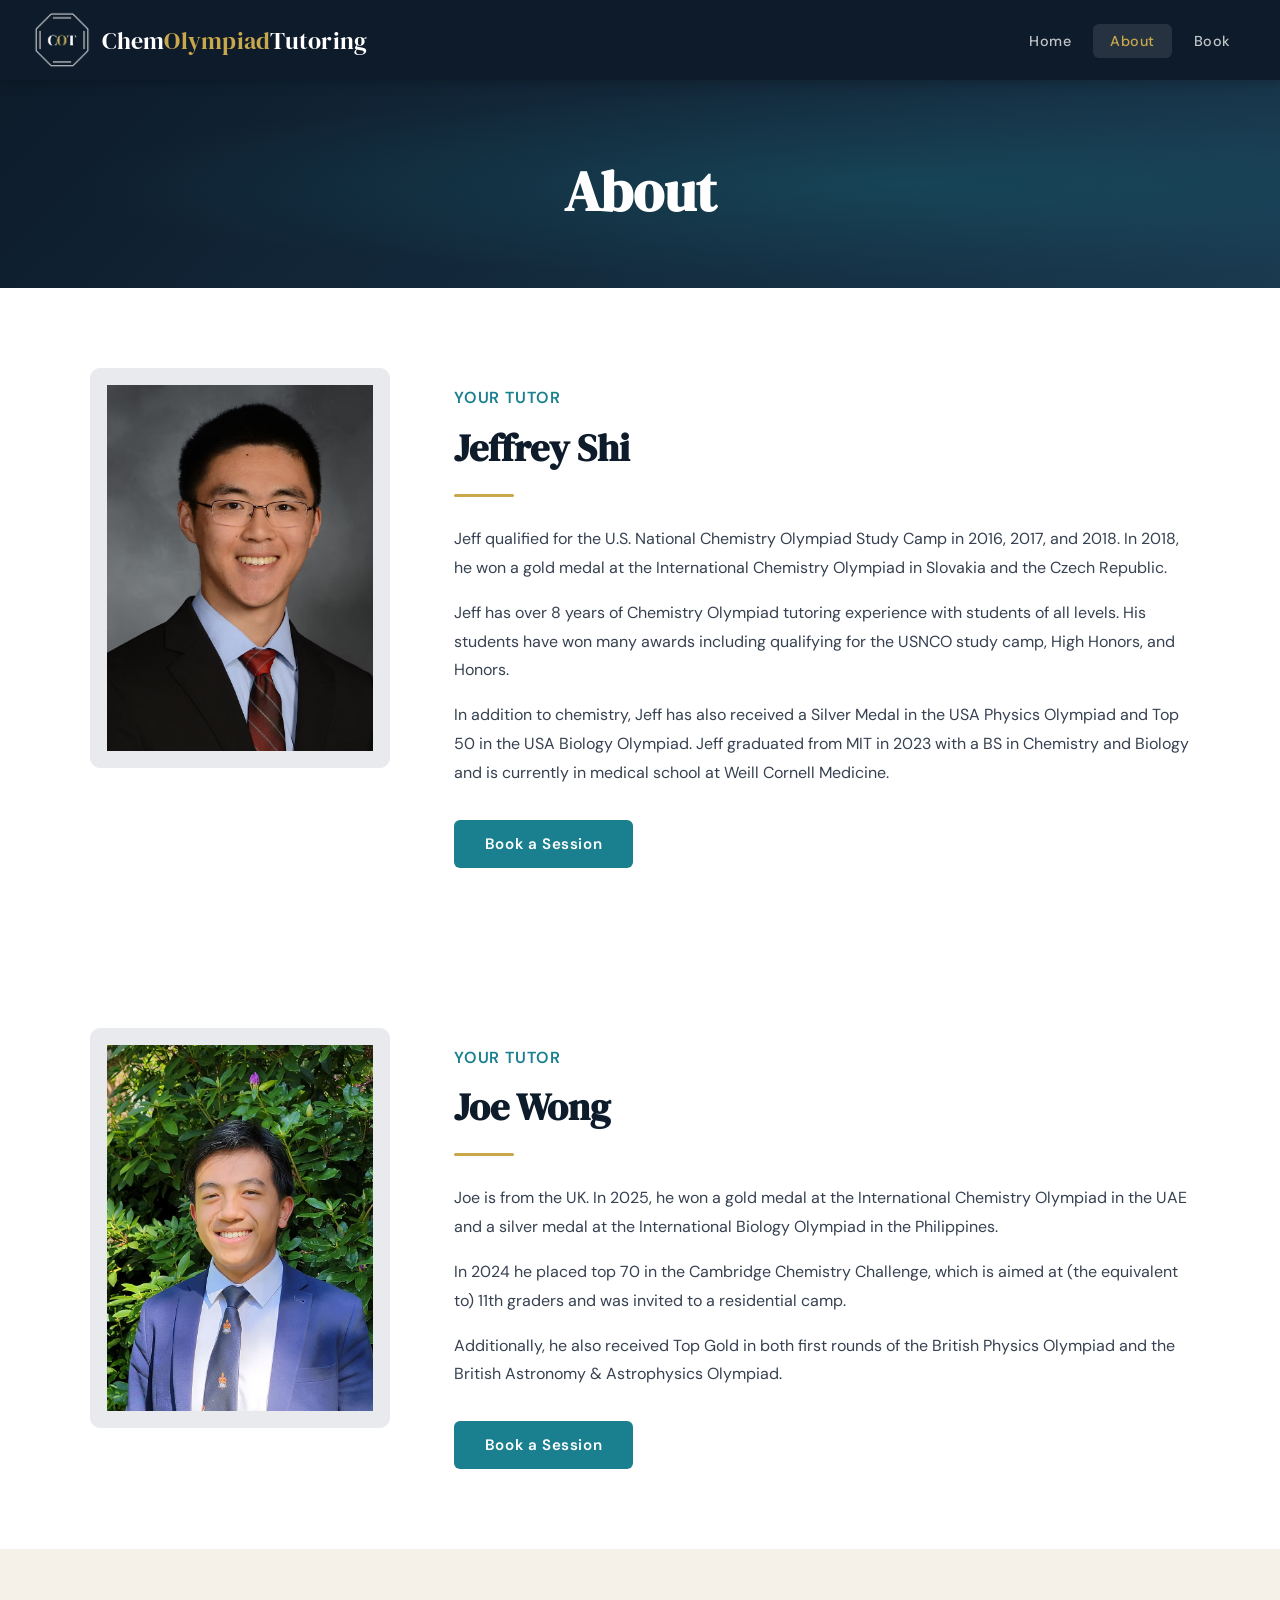
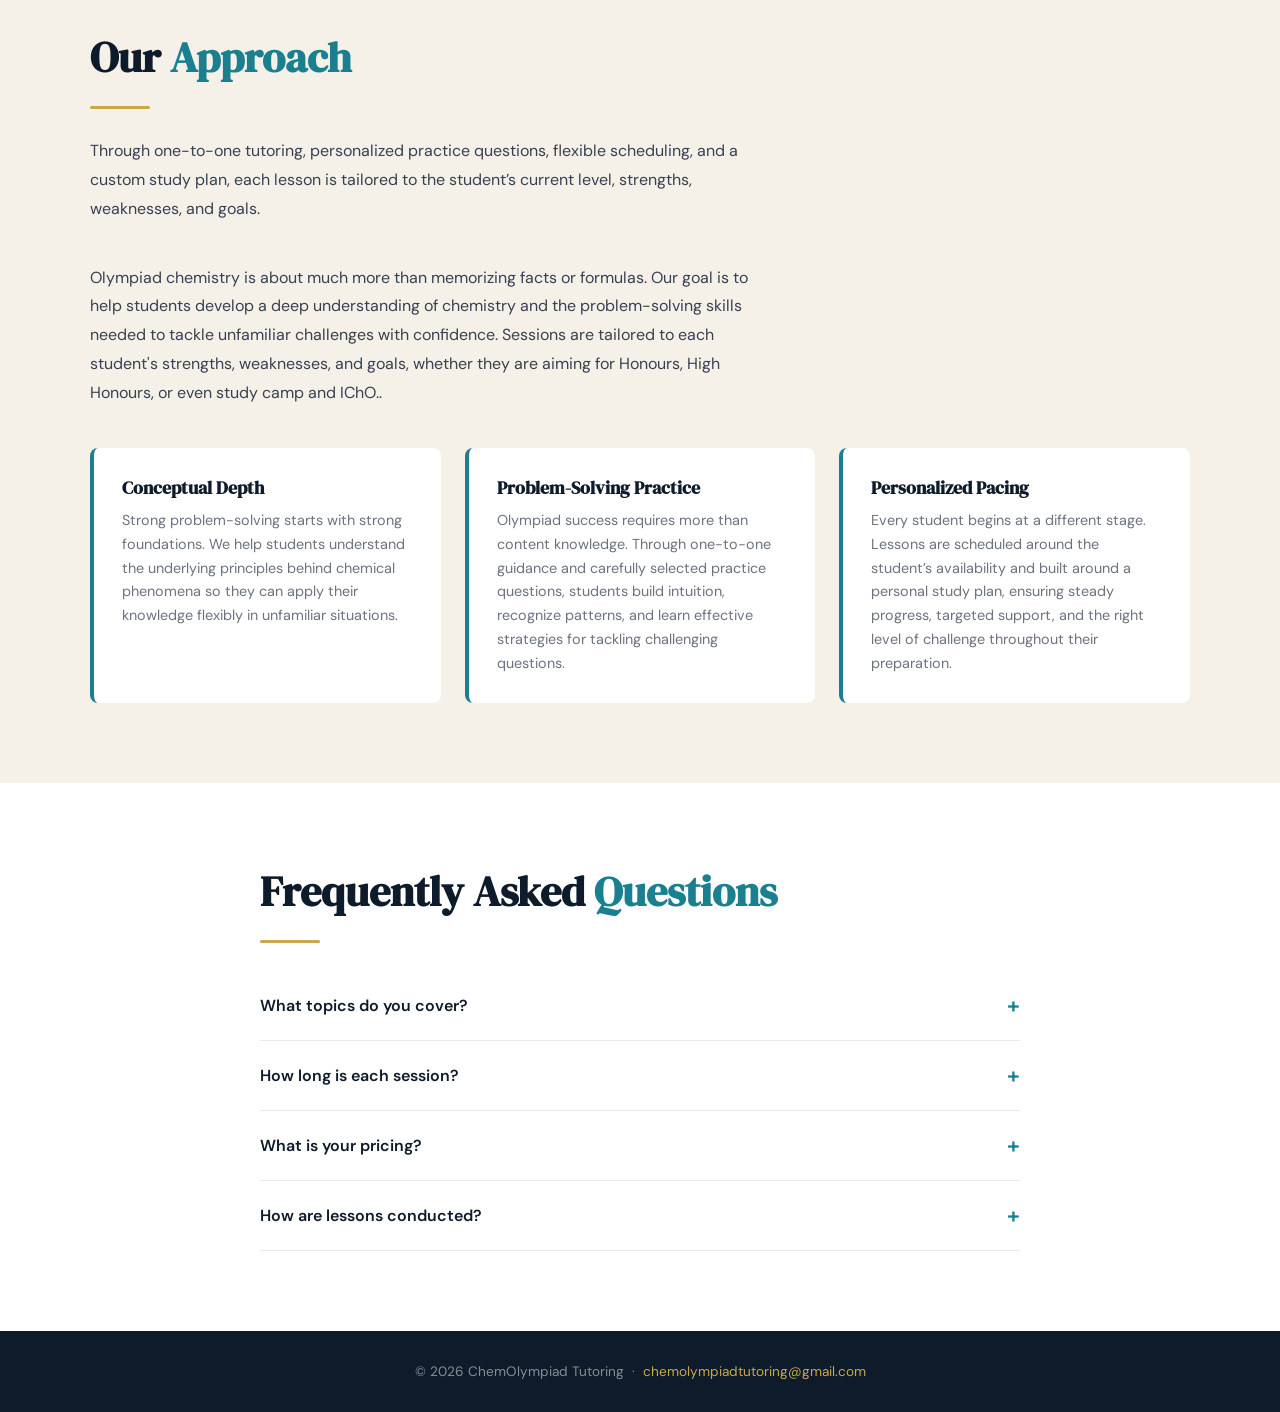
==== commit 4392ab2c: "Update about.html" ====
--- a/about.html
+++ b/about.html
@@ -12,9 +12,11 @@
     gtag('config', 'G-D6L898YN1J');
   </script>
   <meta charset="UTF-8" />
-  <meta name="viewport" content="One-on-one Chemistry Olympiad tutoring for USNCO and IChO preparation. Personalized coaching in physical, organic, inorganic, and analytical chemistry." />
+  <meta name="viewport" content="width=device-width, initial-scale=1.0" />
+  <meta name="description" content="One-on-one Chemistry Olympiad tutoring for USNCO and IChO preparation. Personalized coaching in physical, organic, inorganic, and analytical chemistry." />
   <title>Chemistry Olympiad Tutoring | USNCO & IChO Chemistry Coaching — About</title>
   <link rel="stylesheet" href="style.css" />
+  <link rel="icon" type="image/svg" href="images/COTSMALL.svg">
   <style>
     /* ── Bio Section ── */
     .bio-section {
@@ -199,7 +201,14 @@
 
   <!-- ══ Navigation ══ -->
   <nav>
-    <div class="nav-logo">Chem<span>Olympiad</span> Tutoring</div>
+    <div class="nav-logo">
+      <img src="images/COTvertyellow.png">
+      &nbsp Chem<span>Olympiad</span> Tutoring
+    </div>
+    <input type="checkbox" id="nav-toggle" class="nav-toggle">
+    <label for="nav-toggle" class="nav-toggle-label" aria-label="Toggle navigation menu">
+      <span></span><span></span><span></span>
+    </label>
     <ul class="nav-links">
       <li><a href="index.html">Home</a></li>
       <li><a href="about.html" class="active">About</a></li>
@@ -249,7 +258,8 @@
           <a href="book.html" class="btn btn-primary">Book a Session</a>
         </div>
       </div>
-          
+
+    </div>
   </section>
   <section class="bio-section">
     <div class="bio-inner">
@@ -286,7 +296,8 @@
           <a href="book.html" class="btn btn-primary">Book a Session</a>
         </div>
       </div>
-          
+
+    </div>
   </section>
 
   <!-- ══ Stats / Credentials ══ -->
@@ -381,6 +392,14 @@
     <p>© <span id="yr"></span> ChemOlympiad Tutoring &nbsp;·&nbsp; <a href="mailto:chemolympiadtutoring@gmail.com">chemolympiadtutoring@gmail.com</a></p>
   </footer>
 
-  <script>document.getElementById('yr').textContent = new Date().getFullYear();</script>
+  <script>
+    document.getElementById('yr').textContent = new Date().getFullYear();
+
+    // Close mobile nav menu after tapping a link
+    const navToggle = document.getElementById('nav-toggle');
+    document.querySelectorAll('.nav-links a').forEach(link => {
+      link.addEventListener('click', () => { navToggle.checked = false; });
+    });
+  </script>
 </body>
 </html>
--- a/style.css
+++ b/style.css
@@ -37,7 +37,6 @@
   flex-direction: column;
 }
 
-img { max-width: 100%; display: block; }
 a  { color: inherit; text-decoration: none; }
 
 /* --- Navigation --- */
@@ -50,15 +49,22 @@
   display: flex;
   align-items: center;
   justify-content: space-between;
-  height: 64px;
+  height: 80px;
   box-shadow: 0 2px 12px rgba(0,0,0,0.25);
 }
 
 .nav-logo {
   font-family: var(--font-display);
-  font-size: 1.25rem;
+  font-size: 1.5rem;
   color: var(--white);
   letter-spacing: 0.01em;
+  display: flex;
+  align-items: center;
+}
+
+.nav-logo img {
+  height: 60px;
+  width: auto;
 }
 
 .nav-logo span { color: var(--gold); }
@@ -87,6 +93,31 @@
 
 .nav-links a.active {
   color: var(--gold);
+}
+
+/* --- Mobile Nav Toggle --- */
+.nav-toggle {
+  display: none;
+}
+
+.nav-toggle-label {
+  display: none;
+  flex-direction: column;
+  justify-content: center;
+  gap: 5px;
+  width: 32px;
+  height: 32px;
+  cursor: pointer;
+  z-index: 101;
+}
+
+.nav-toggle-label span {
+  display: block;
+  width: 100%;
+  height: 2px;
+  background: var(--white);
+  border-radius: 2px;
+  transition: transform 0.25s ease, opacity 0.2s ease;
 }
 
 /* --- Page Header Banner --- */
@@ -197,9 +228,42 @@
 }
 
 /* --- Responsive Nav --- */
+@media (max-width: 700px) {
+  .nav-toggle-label { display: flex; }
+
+  .nav-links {
+    position: absolute;
+    top: 64px;
+    left: 0;
+    right: 0;
+    flex-direction: column;
+    gap: 0;
+    background: var(--navy);
+    max-height: 0;
+    overflow: hidden;
+    box-shadow: 0 12px 20px rgba(0,0,0,0.2);
+    transition: max-height 0.3s ease;
+  }
+
+  .nav-links li { width: 100%; }
+
+  .nav-links a {
+    display: block;
+    padding: 0.9rem 1.5rem;
+    border-radius: 0;
+  }
+
+  .nav-toggle:checked ~ .nav-links {
+    max-height: 260px;
+  }
+
+  .nav-toggle:checked ~ .nav-toggle-label span:nth-child(1) { transform: translateY(7px) rotate(45deg); }
+  .nav-toggle:checked ~ .nav-toggle-label span:nth-child(2) { opacity: 0; }
+  .nav-toggle:checked ~ .nav-toggle-label span:nth-child(3) { transform: translateY(-7px) rotate(-45deg); }
+}
+
 @media (max-width: 600px) {
   nav { padding: 0 1rem; }
   .nav-logo { font-size: 1rem; }
-  .nav-links a { padding: 0.45rem 0.75rem; font-size: 0.85rem; }
   section { padding: 3rem 1.25rem; }
 }
